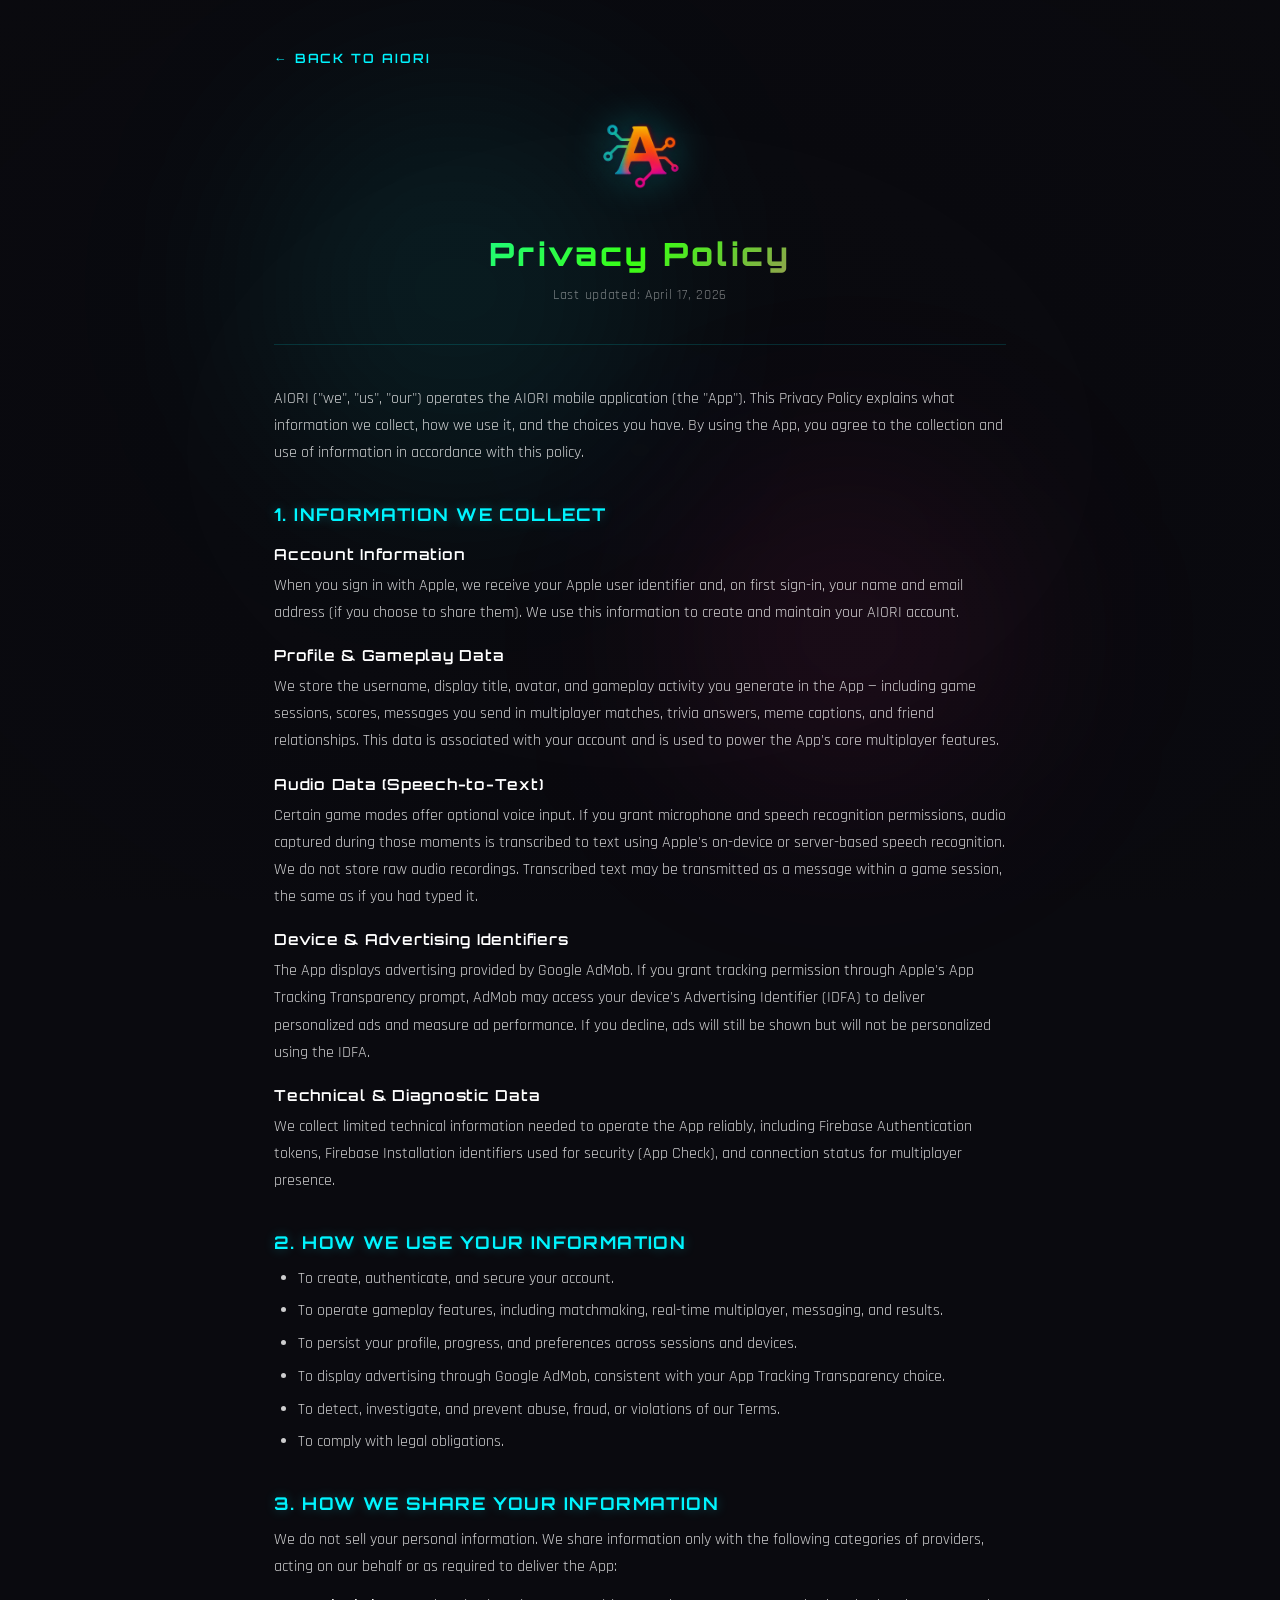
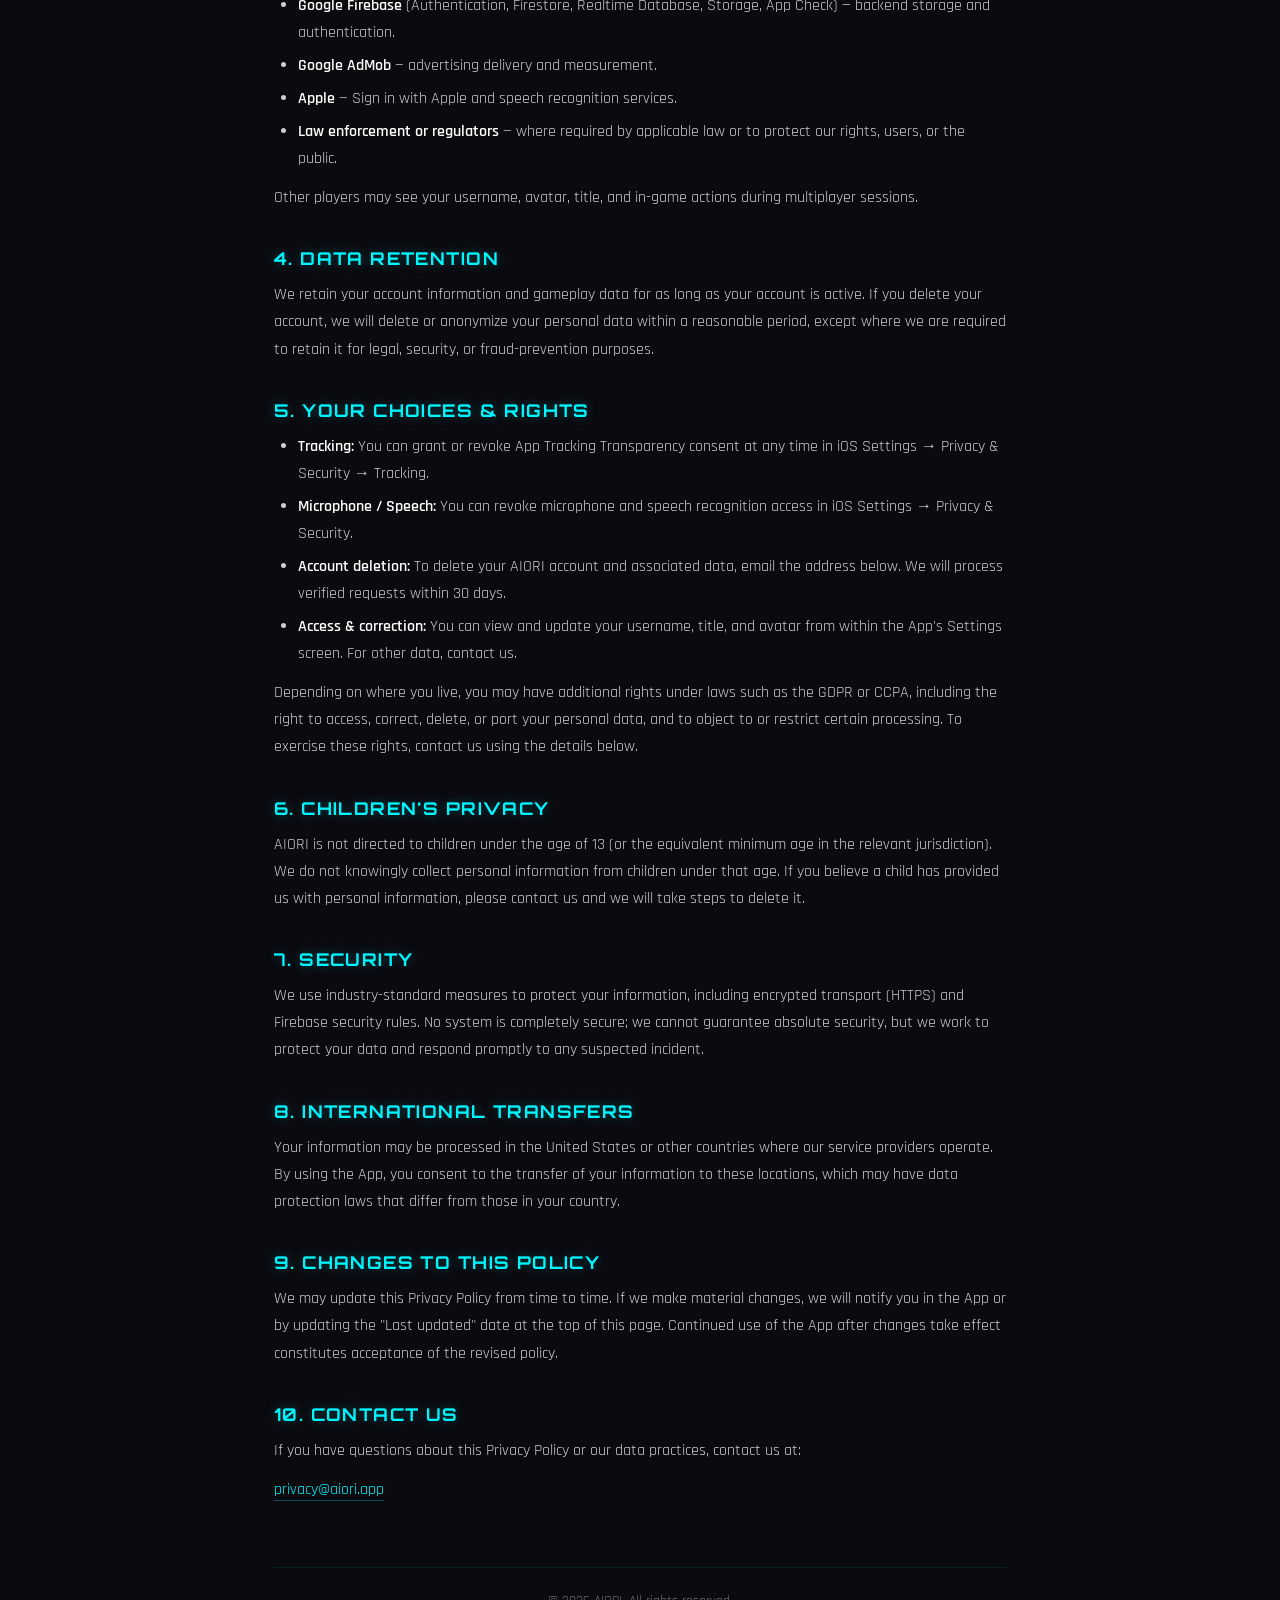
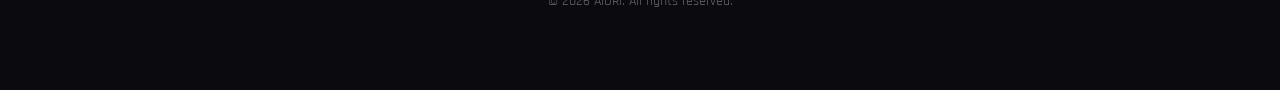
==== privacy.html @ 206ddbb9 "Added all necessary privacy stuff to the aiori site." ====
<!DOCTYPE html>
<html lang="en">
<head>
  <meta charset="UTF-8" />
  <meta name="viewport" content="width=device-width, initial-scale=1.0" />
  <title>AIORI | Privacy Policy</title>
  <link rel="icon" href="Resources/aiori-logo-v2.png" type="image/png">
  <link rel="preconnect" href="https://fonts.googleapis.com">
  <link rel="preconnect" href="https://fonts.gstatic.com" crossorigin>
  <link href="https://fonts.googleapis.com/css2?family=Orbitron:wght@400;500;600;700;800;900&family=Rajdhani:wght@300;400;500;600;700&display=swap" rel="stylesheet">
  <link rel="stylesheet" href="styles.css">
  <link rel="stylesheet" href="legal.css">
</head>
<body class="legal-body">
  <div class="bg-overlay"></div>
  <div class="glow glow-cyan"></div>
  <div class="glow glow-pink"></div>

  <main class="legal-container">
    <a href="index.html" class="legal-back">&larr; Back to AIORI</a>

    <header class="legal-header">
      <img src="Resources/aiori-logo-v2.png" alt="AIORI" class="legal-logo">
      <h1>Privacy Policy</h1>
      <p class="legal-meta">Last updated: April 17, 2026</p>
    </header>

    <section class="legal-section">
      <p>
        AIORI ("we", "us", "our") operates the AIORI mobile application
        (the "App"). This Privacy Policy explains what information we collect,
        how we use it, and the choices you have. By using the App, you agree
        to the collection and use of information in accordance with this
        policy.
      </p>
    </section>

    <section class="legal-section">
      <h2>1. Information We Collect</h2>

      <h3>Account Information</h3>
      <p>
        When you sign in with Apple, we receive your Apple user identifier and,
        on first sign-in, your name and email address (if you choose to share
        them). We use this information to create and maintain your AIORI
        account.
      </p>

      <h3>Profile &amp; Gameplay Data</h3>
      <p>
        We store the username, display title, avatar, and gameplay activity
        you generate in the App — including game sessions, scores, messages
        you send in multiplayer matches, trivia answers, meme captions, and
        friend relationships. This data is associated with your account and
        is used to power the App's core multiplayer features.
      </p>

      <h3>Audio Data (Speech-to-Text)</h3>
      <p>
        Certain game modes offer optional voice input. If you grant microphone
        and speech recognition permissions, audio captured during those moments
        is transcribed to text using Apple's on-device or server-based speech
        recognition. We do not store raw audio recordings. Transcribed text
        may be transmitted as a message within a game session, the same as if
        you had typed it.
      </p>

      <h3>Device &amp; Advertising Identifiers</h3>
      <p>
        The App displays advertising provided by Google AdMob. If you grant
        tracking permission through Apple's App Tracking Transparency prompt,
        AdMob may access your device's Advertising Identifier (IDFA) to deliver
        personalized ads and measure ad performance. If you decline, ads will
        still be shown but will not be personalized using the IDFA.
      </p>

      <h3>Technical &amp; Diagnostic Data</h3>
      <p>
        We collect limited technical information needed to operate the App
        reliably, including Firebase Authentication tokens, Firebase
        Installation identifiers used for security (App Check), and connection
        status for multiplayer presence.
      </p>
    </section>

    <section class="legal-section">
      <h2>2. How We Use Your Information</h2>
      <ul>
        <li>To create, authenticate, and secure your account.</li>
        <li>To operate gameplay features, including matchmaking, real-time multiplayer, messaging, and results.</li>
        <li>To persist your profile, progress, and preferences across sessions and devices.</li>
        <li>To display advertising through Google AdMob, consistent with your App Tracking Transparency choice.</li>
        <li>To detect, investigate, and prevent abuse, fraud, or violations of our Terms.</li>
        <li>To comply with legal obligations.</li>
      </ul>
    </section>

    <section class="legal-section">
      <h2>3. How We Share Your Information</h2>
      <p>We do not sell your personal information. We share information only with the following categories of providers, acting on our behalf or as required to deliver the App:</p>
      <ul>
        <li><strong>Google Firebase</strong> (Authentication, Firestore, Realtime Database, Storage, App Check) — backend storage and authentication.</li>
        <li><strong>Google AdMob</strong> — advertising delivery and measurement.</li>
        <li><strong>Apple</strong> — Sign in with Apple and speech recognition services.</li>
        <li><strong>Law enforcement or regulators</strong> — where required by applicable law or to protect our rights, users, or the public.</li>
      </ul>
      <p>Other players may see your username, avatar, title, and in-game actions during multiplayer sessions.</p>
    </section>

    <section class="legal-section">
      <h2>4. Data Retention</h2>
      <p>
        We retain your account information and gameplay data for as long as
        your account is active. If you delete your account, we will delete or
        anonymize your personal data within a reasonable period, except where
        we are required to retain it for legal, security, or fraud-prevention
        purposes.
      </p>
    </section>

    <section class="legal-section">
      <h2>5. Your Choices &amp; Rights</h2>
      <ul>
        <li><strong>Tracking:</strong> You can grant or revoke App Tracking Transparency consent at any time in iOS Settings &rarr; Privacy &amp; Security &rarr; Tracking.</li>
        <li><strong>Microphone / Speech:</strong> You can revoke microphone and speech recognition access in iOS Settings &rarr; Privacy &amp; Security.</li>
        <li><strong>Account deletion:</strong> To delete your AIORI account and associated data, email the address below. We will process verified requests within 30 days.</li>
        <li><strong>Access &amp; correction:</strong> You can view and update your username, title, and avatar from within the App's Settings screen. For other data, contact us.</li>
      </ul>
      <p>
        Depending on where you live, you may have additional rights under laws
        such as the GDPR or CCPA, including the right to access, correct,
        delete, or port your personal data, and to object to or restrict
        certain processing. To exercise these rights, contact us using the
        details below.
      </p>
    </section>

    <section class="legal-section">
      <h2>6. Children's Privacy</h2>
      <p>
        AIORI is not directed to children under the age of 13 (or the
        equivalent minimum age in the relevant jurisdiction). We do not
        knowingly collect personal information from children under that age.
        If you believe a child has provided us with personal information,
        please contact us and we will take steps to delete it.
      </p>
    </section>

    <section class="legal-section">
      <h2>7. Security</h2>
      <p>
        We use industry-standard measures to protect your information,
        including encrypted transport (HTTPS) and Firebase security rules. No
        system is completely secure; we cannot guarantee absolute security,
        but we work to protect your data and respond promptly to any
        suspected incident.
      </p>
    </section>

    <section class="legal-section">
      <h2>8. International Transfers</h2>
      <p>
        Your information may be processed in the United States or other
        countries where our service providers operate. By using the App, you
        consent to the transfer of your information to these locations, which
        may have data protection laws that differ from those in your country.
      </p>
    </section>

    <section class="legal-section">
      <h2>9. Changes to This Policy</h2>
      <p>
        We may update this Privacy Policy from time to time. If we make
        material changes, we will notify you in the App or by updating the
        "Last updated" date at the top of this page. Continued use of the App
        after changes take effect constitutes acceptance of the revised
        policy.
      </p>
    </section>

    <section class="legal-section">
      <h2>10. Contact Us</h2>
      <p>
        If you have questions about this Privacy Policy or our data practices,
        contact us at:
      </p>
      <p><a href="mailto:privacy@aiori.app" class="legal-link">privacy@aiori.app</a></p>
    </section>

    <footer class="legal-footer">
      <p>&copy; 2026 AIORI. All rights reserved.</p>
    </footer>
  </main>
</body>
</html>
---- styles.css ----
/* AIORI Cyberpunk Neon Theme */

:root {
  /* Neon Colors */
  --neon-pink: #FF2D92;
  --neon-cyan: #00F5FF;
  --neon-yellow: #FFE500;
  --neon-green: #39FF14;
  --neon-orange: #FF6B00;

  /* Background Colors */
  --void: #0A0A0F;
  --void-lighter: #0F0F18;

  /* Typography */
  --font-display: 'Orbitron', sans-serif;
  --font-body: 'Rajdhani', sans-serif;
}

* {
  margin: 0;
  padding: 0;
  box-sizing: border-box;
}

html, body {
  height: 100%;
  overflow: hidden;
}

body {
  font-family: var(--font-body);
  background-color: var(--void);
  color: #ffffff;
}

/* Background Images */
.bg-left {
  position: fixed;
  top: 0;
  left: 0;
  width: 50%;
  height: 100%;
  background-image: url('Resources/left-bg.png');
  background-size: cover;
  background-position: top center;
  z-index: 0;
}

.bg-right {
  position: fixed;
  top: 0;
  right: 0;
  width: 50%;
  height: 100%;
  background-image: url('Resources/right-bg.png');
  background-size: cover;
  background-position: top center;
  z-index: 0;
}

.bg-overlay {
  position: fixed;
  inset: 0;
  background: radial-gradient(ellipse at center, rgba(10, 10, 15, 0.7) 0%, rgba(10, 10, 15, 0.9) 100%);
  z-index: 1;
}

/* Ambient Glow Effects */
.glow {
  position: fixed;
  border-radius: 50%;
  filter: blur(100px);
  pointer-events: none;
  z-index: 2;
}

.glow-cyan {
  top: 10%;
  left: 20%;
  width: 400px;
  height: 400px;
  background: rgba(0, 245, 255, 0.08);
}

.glow-pink {
  bottom: 10%;
  right: 20%;
  width: 350px;
  height: 350px;
  background: rgba(255, 45, 146, 0.08);
}

/* Circuit Decoration Lines */
.circuit-line {
  position: fixed;
  height: 1px;
  pointer-events: none;
  z-index: 3;
}

.line-1 {
  top: 20%;
  left: 0;
  width: 120px;
  background: linear-gradient(90deg, transparent, var(--neon-cyan), transparent);
  opacity: 0.5;
}

.line-2 {
  top: 35%;
  right: 0;
  width: 180px;
  background: linear-gradient(90deg, transparent, var(--neon-pink), transparent);
  opacity: 0.4;
}

.line-3 {
  bottom: 30%;
  left: 5%;
  width: 100px;
  background: linear-gradient(90deg, transparent, var(--neon-green), transparent);
  opacity: 0.3;
}

.line-4 {
  top: 60%;
  right: 0;
  width: 140px;
  background: linear-gradient(90deg, transparent, var(--neon-cyan), transparent);
  opacity: 0.4;
}

.line-5 {
  bottom: 15%;
  right: 10%;
  width: 80px;
  background: linear-gradient(90deg, transparent, var(--neon-pink), transparent);
  opacity: 0.3;
}

.line-6 {
  top: 80%;
  left: 0;
  width: 160px;
  background: linear-gradient(90deg, transparent, var(--neon-cyan), transparent);
  opacity: 0.35;
}

/* Main Container */
.container {
  position: relative;
  z-index: 10;
  display: flex;
  flex-direction: column;
  align-items: center;
  justify-content: center;
  min-height: 100vh;
  padding: 2rem;
}

/* Logo */
.logo-wrapper {
  margin-bottom: 2rem;
  animation: float 6s ease-in-out infinite;
}

.logo {
  width: 180px;
  height: auto;
  filter: drop-shadow(0 0 30px rgba(0, 245, 255, 0.4));
  animation: glow-pulse 3s ease-in-out infinite;
}

/* Subheader */
.subheader {
  font-family: var(--font-display);
  font-size: 1.5rem;
  font-weight: 700;
  letter-spacing: 0.1em;
  text-align: center;
  margin-bottom: 2rem;
  color: #ffffff;
}

.subheader span {
  display: block;
  background: linear-gradient(135deg, #00F5FF 0%, #39FF14 25%, #FFE500 50%, #FF6B00 75%, #FF2D92 100%);
  -webkit-background-clip: text;
  -webkit-text-fill-color: transparent;
  background-clip: text;
}

/* Form Card */
.form-card {
  background: linear-gradient(135deg, rgba(26, 26, 46, 0.4) 0%, rgba(10, 10, 15, 0.6) 100%);
  border: 1px solid rgba(0, 245, 255, 0.2);
  border-radius: 16px;
  padding: 2.5rem;
  width: 100%;
  max-width: 420px;
  backdrop-filter: blur(20px);
  position: relative;
  overflow: hidden;
  box-shadow: 0 0 60px rgba(0, 245, 255, 0.15), 0 0 100px rgba(0, 245, 255, 0.1);
}

.form-card::before {
  content: '';
  position: absolute;
  top: 0;
  left: 0;
  right: 0;
  height: 1px;
  background: linear-gradient(90deg, transparent, var(--neon-cyan), transparent);
  opacity: 0.5;
}

.form-card h2 {
  font-family: var(--font-display);
  font-size: 1.5rem;
  font-weight: 700;
  text-align: center;
  margin-bottom: 0.5rem;
  letter-spacing: 0.05em;
  background: linear-gradient(135deg, #00F5FF 0%, #39FF14 50%, #FF2D92 100%);
  -webkit-background-clip: text;
  -webkit-text-fill-color: transparent;
  background-clip: text;
}

.subtitle {
  font-family: var(--font-body);
  font-size: 1rem;
  color: rgba(255, 255, 255, 0.5);
  text-align: center;
  margin-bottom: 2rem;
}

/* Form Styles */
form {
  display: flex;
  flex-direction: column;
  gap: 1rem;
}

.input-group {
  position: relative;
}

.input-neon {
  width: 100%;
  background: rgba(10, 10, 15, 0.8);
  border: 1px solid rgba(0, 245, 255, 0.3);
  border-radius: 8px;
  padding: 1rem 1.25rem;
  font-family: var(--font-body);
  font-size: 1rem;
  font-weight: 500;
  color: #ffffff;
  transition: all 0.3s ease;
  outline: none;
}

.input-neon::placeholder {
  color: rgba(255, 255, 255, 0.4);
  font-weight: 400;
}

.input-neon:focus {
  border-color: var(--neon-cyan);
  box-shadow: 0 0 0 2px rgba(0, 245, 255, 0.1), 0 0 20px rgba(0, 245, 255, 0.15);
}

.input-neon:hover:not(:focus) {
  border-color: rgba(0, 245, 255, 0.5);
}

/* Neon Button */
.btn-neon {
  --btn-color: var(--neon-cyan);
  position: relative;
  width: 100%;
  padding: 1rem 2rem;
  margin-top: 0.5rem;
  font-family: var(--font-display);
  font-size: 0.9rem;
  font-weight: 600;
  text-transform: uppercase;
  letter-spacing: 0.15em;
  color: var(--neon-cyan);
  background: transparent;
  border: none;
  cursor: pointer;
  transition: all 0.3s ease;
  text-shadow: 0 0 10px rgba(0, 245, 255, 0.5);
}

.btn-neon::before,
.btn-neon::after {
  content: '';
  position: absolute;
  width: 12px;
  height: 12px;
  transition: all 0.3s ease;
}

.btn-neon::before {
  top: 0;
  left: 0;
  border-top: 2px solid var(--btn-color);
  border-left: 2px solid var(--btn-color);
}

.btn-neon::after {
  bottom: 0;
  right: 0;
  border-bottom: 2px solid var(--btn-color);
  border-right: 2px solid var(--btn-color);
}

.btn-corners::before,
.btn-corners::after {
  content: '';
  position: absolute;
  width: 12px;
  height: 12px;
  transition: all 0.3s ease;
}

.btn-corners::before {
  top: 0;
  right: 0;
  border-top: 2px solid var(--btn-color);
  border-right: 2px solid var(--btn-color);
}

.btn-corners::after {
  bottom: 0;
  left: 0;
  border-bottom: 2px solid var(--btn-color);
  border-left: 2px solid var(--btn-color);
}

.btn-neon:hover {
  background: rgba(0, 245, 255, 0.1);
  filter: drop-shadow(0 0 15px var(--neon-cyan));
}

.btn-neon:hover::before,
.btn-neon:hover::after,
.btn-neon:hover .btn-corners::before,
.btn-neon:hover .btn-corners::after {
  width: 16px;
  height: 16px;
}

.btn-neon:active {
  transform: scale(0.98);
}

/* Node Decoration */
.node-decoration {
  display: flex;
  align-items: center;
  justify-content: center;
  gap: 8px;
  margin-top: 2rem;
}

.node-dot {
  width: 8px;
  height: 8px;
  border-radius: 50%;
  background: var(--neon-cyan);
  box-shadow: 0 0 10px var(--neon-cyan);
  animation: pulse-neon 2s ease-in-out infinite;
}

.node-dot:nth-child(3) {
  animation-delay: 0.5s;
}

.node-line {
  width: 40px;
  height: 1px;
  background: linear-gradient(90deg, var(--neon-cyan), transparent);
}

.node-line.short {
  width: 25px;
  background: linear-gradient(90deg, rgba(0, 245, 255, 0.5), transparent);
}

.node-ring {
  width: 8px;
  height: 8px;
  border-radius: 50%;
  border: 1px solid rgba(0, 245, 255, 0.5);
}

/* Success Message */
.success-icon {
  width: 80px;
  height: 80px;
  margin: 0 auto 1.5rem;
  border-radius: 50%;
  background: rgba(57, 255, 20, 0.1);
  border: 2px solid var(--neon-green);
  display: flex;
  align-items: center;
  justify-content: center;
  box-shadow: 0 0 30px rgba(57, 255, 20, 0.3);
  animation: success-pulse 2s ease-in-out infinite;
}

.success-icon svg {
  width: 40px;
  height: 40px;
  color: var(--neon-green);
  filter: drop-shadow(0 0 10px var(--neon-green));
}

#success-message h2 {
  background: linear-gradient(135deg, #39FF14 0%, #00F5FF 100%);
  -webkit-background-clip: text;
  -webkit-text-fill-color: transparent;
  background-clip: text;
}

/* Hidden State */
.hidden {
  display: none !important;
}

/* Animations */
@keyframes float {
  0%, 100% {
    transform: translateY(0);
  }
  50% {
    transform: translateY(-10px);
  }
}

@keyframes glow-pulse {
  0%, 100% {
    filter: drop-shadow(0 0 20px rgba(0, 245, 255, 0.4));
  }
  50% {
    filter: drop-shadow(0 0 40px rgba(0, 245, 255, 0.7));
  }
}

@keyframes pulse-neon {
  0%, 100% {
    opacity: 1;
    transform: scale(1);
  }
  50% {
    opacity: 0.6;
    transform: scale(0.9);
  }
}

@keyframes success-pulse {
  0%, 100% {
    box-shadow: 0 0 20px rgba(57, 255, 20, 0.3);
  }
  50% {
    box-shadow: 0 0 40px rgba(57, 255, 20, 0.5);
  }
}

/* Selection */
::selection {
  background: rgba(0, 245, 255, 0.3);
  color: #ffffff;
}

/* Responsive */
@media (max-width: 768px) {
  .bg-left {
    display: none;
  }

  .bg-right {
    width: 100%;
  }

  .logo {
    width: 140px;
  }

  .form-card {
    padding: 2rem 1.5rem;
    margin: 0 1rem;
  }

  .form-card h2 {
    font-size: 1.25rem;
  }

  .glow-cyan, .glow-pink {
    width: 250px;
    height: 250px;
  }

  .circuit-line {
    display: none;
  }
}

@media (max-width: 480px) {
  .container {
    padding: 1rem;
  }

  .logo {
    width: 120px;
  }

  .form-card {
    padding: 1.5rem 1.25rem;
  }

  .btn-neon {
    padding: 0.875rem 1.5rem;
    font-size: 0.8rem;
  }
}
---- legal.css ----
/* AIORI Legal Pages (Privacy, Terms) */

html, body.legal-body {
  height: auto;
  overflow: auto;
}

body.legal-body {
  min-height: 100vh;
  background-color: var(--void);
  color: rgba(255, 255, 255, 0.85);
  font-family: var(--font-body);
}

.legal-container {
  position: relative;
  z-index: 10;
  max-width: 780px;
  margin: 0 auto;
  padding: 3rem 1.5rem 5rem;
}

.legal-back {
  display: inline-block;
  margin-bottom: 2rem;
  font-family: var(--font-display);
  font-size: 0.8rem;
  font-weight: 600;
  letter-spacing: 0.15em;
  text-transform: uppercase;
  color: var(--neon-cyan);
  text-decoration: none;
  transition: text-shadow 0.2s ease;
}

.legal-back:hover {
  text-shadow: 0 0 12px var(--neon-cyan);
}

.legal-header {
  text-align: center;
  padding-bottom: 2.5rem;
  margin-bottom: 2.5rem;
  border-bottom: 1px solid rgba(0, 245, 255, 0.15);
}

.legal-logo {
  width: 110px;
  height: auto;
  margin-bottom: 1.25rem;
  filter: drop-shadow(0 0 20px rgba(0, 245, 255, 0.3));
}

.legal-header h1 {
  font-family: var(--font-display);
  font-size: 2rem;
  font-weight: 800;
  letter-spacing: 0.1em;
  background: linear-gradient(135deg, #00F5FF 0%, #39FF14 50%, #FF2D92 100%);
  -webkit-background-clip: text;
  -webkit-text-fill-color: transparent;
  background-clip: text;
}

.legal-meta {
  margin-top: 0.75rem;
  font-size: 0.9rem;
  color: rgba(255, 255, 255, 0.45);
  letter-spacing: 0.05em;
}

.legal-section {
  margin-bottom: 2.25rem;
}

.legal-section h2 {
  font-family: var(--font-display);
  font-size: 1.1rem;
  font-weight: 700;
  letter-spacing: 0.08em;
  text-transform: uppercase;
  color: var(--neon-cyan);
  margin-bottom: 0.75rem;
  text-shadow: 0 0 12px rgba(0, 245, 255, 0.3);
}

.legal-section h3 {
  font-family: var(--font-display);
  font-size: 0.95rem;
  font-weight: 600;
  letter-spacing: 0.05em;
  color: #ffffff;
  margin-top: 1.25rem;
  margin-bottom: 0.5rem;
}

.legal-section p,
.legal-section li {
  font-size: 1rem;
  line-height: 1.7;
  color: rgba(255, 255, 255, 0.8);
  margin-bottom: 0.75rem;
}

.legal-section ul {
  padding-left: 1.5rem;
  margin-bottom: 0.75rem;
}

.legal-section li {
  margin-bottom: 0.35rem;
}

.legal-section strong {
  color: #ffffff;
  font-weight: 600;
}

.legal-link,
.legal-section a {
  color: var(--neon-cyan);
  text-decoration: none;
  border-bottom: 1px solid rgba(0, 245, 255, 0.3);
  transition: border-color 0.2s ease, text-shadow 0.2s ease;
}

.legal-link:hover,
.legal-section a:hover {
  border-bottom-color: var(--neon-cyan);
  text-shadow: 0 0 8px rgba(0, 245, 255, 0.5);
}

.legal-footer {
  margin-top: 4rem;
  padding-top: 1.5rem;
  border-top: 1px solid rgba(0, 245, 255, 0.1);
  text-align: center;
  font-size: 0.85rem;
  color: rgba(255, 255, 255, 0.4);
}

@media (max-width: 640px) {
  .legal-container {
    padding: 2rem 1.25rem 4rem;
  }

  .legal-header h1 {
    font-size: 1.6rem;
  }

  .legal-section h2 {
    font-size: 1rem;
  }
}
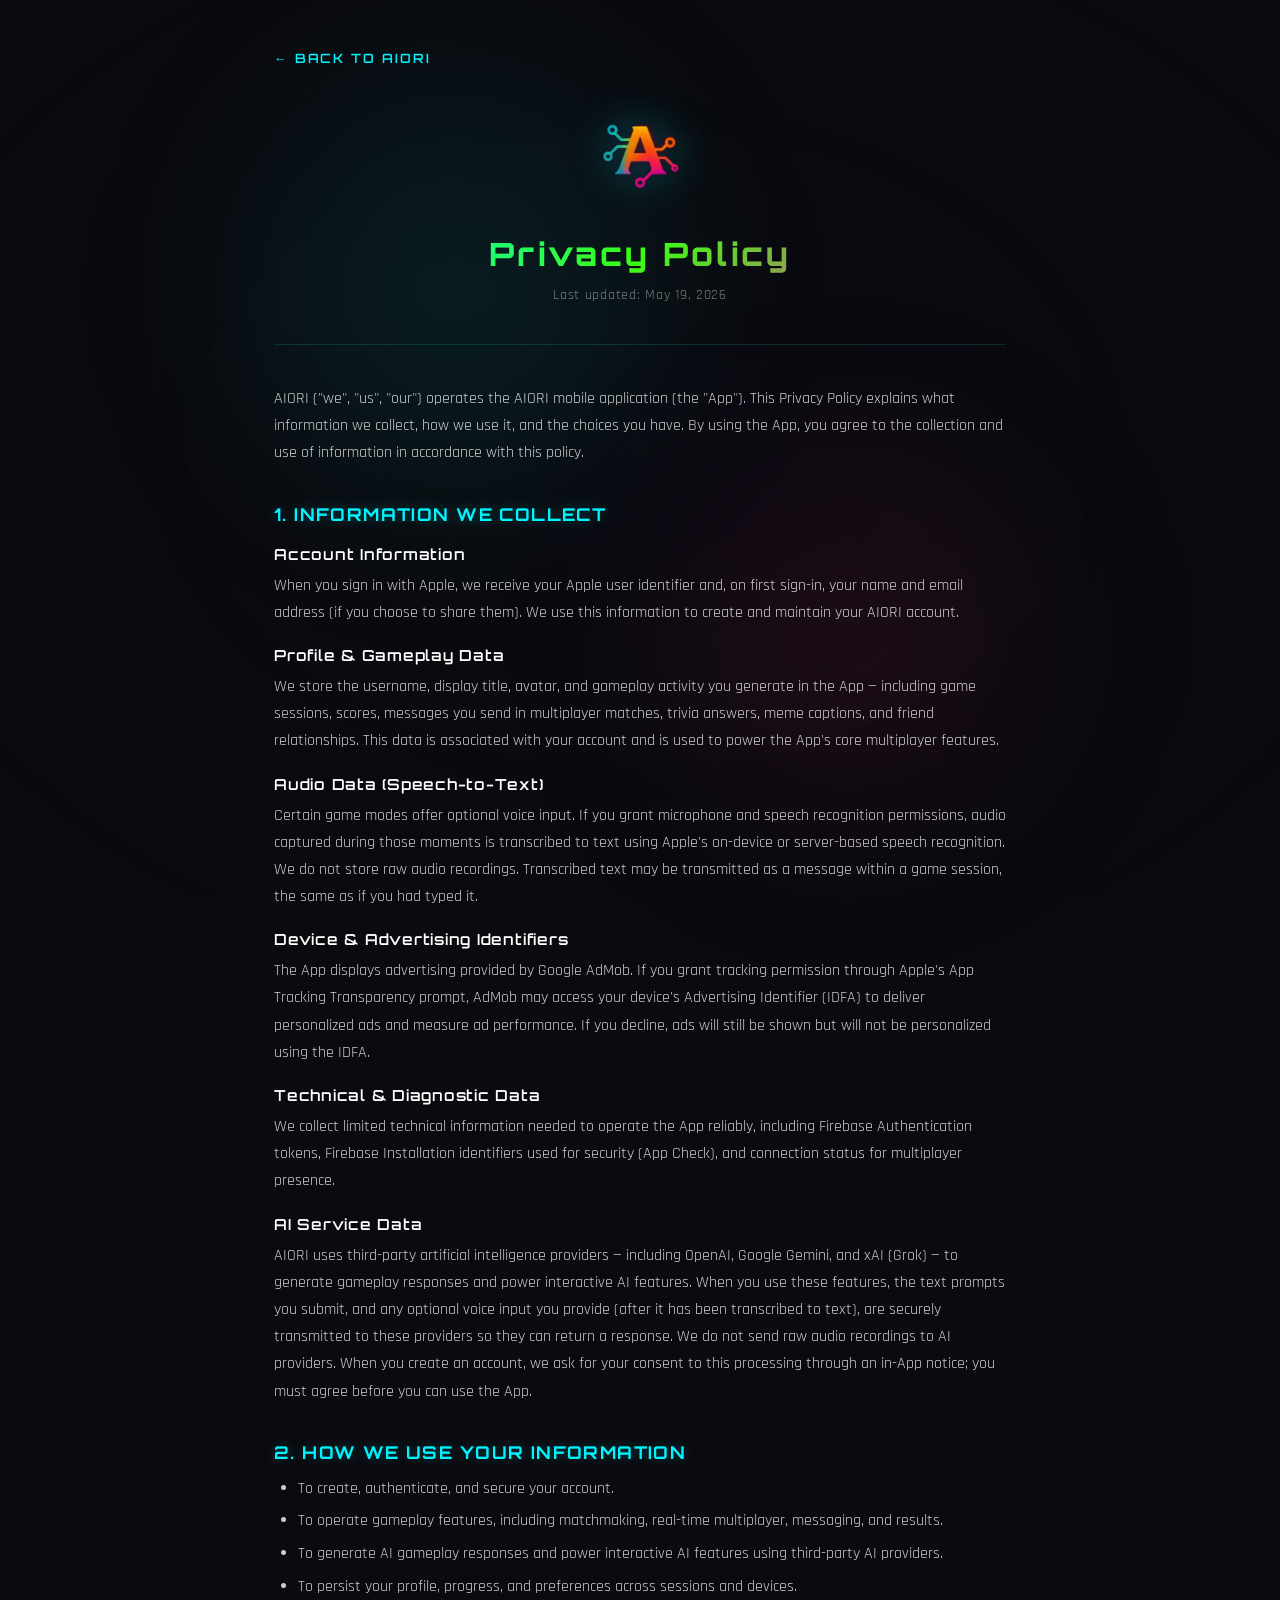
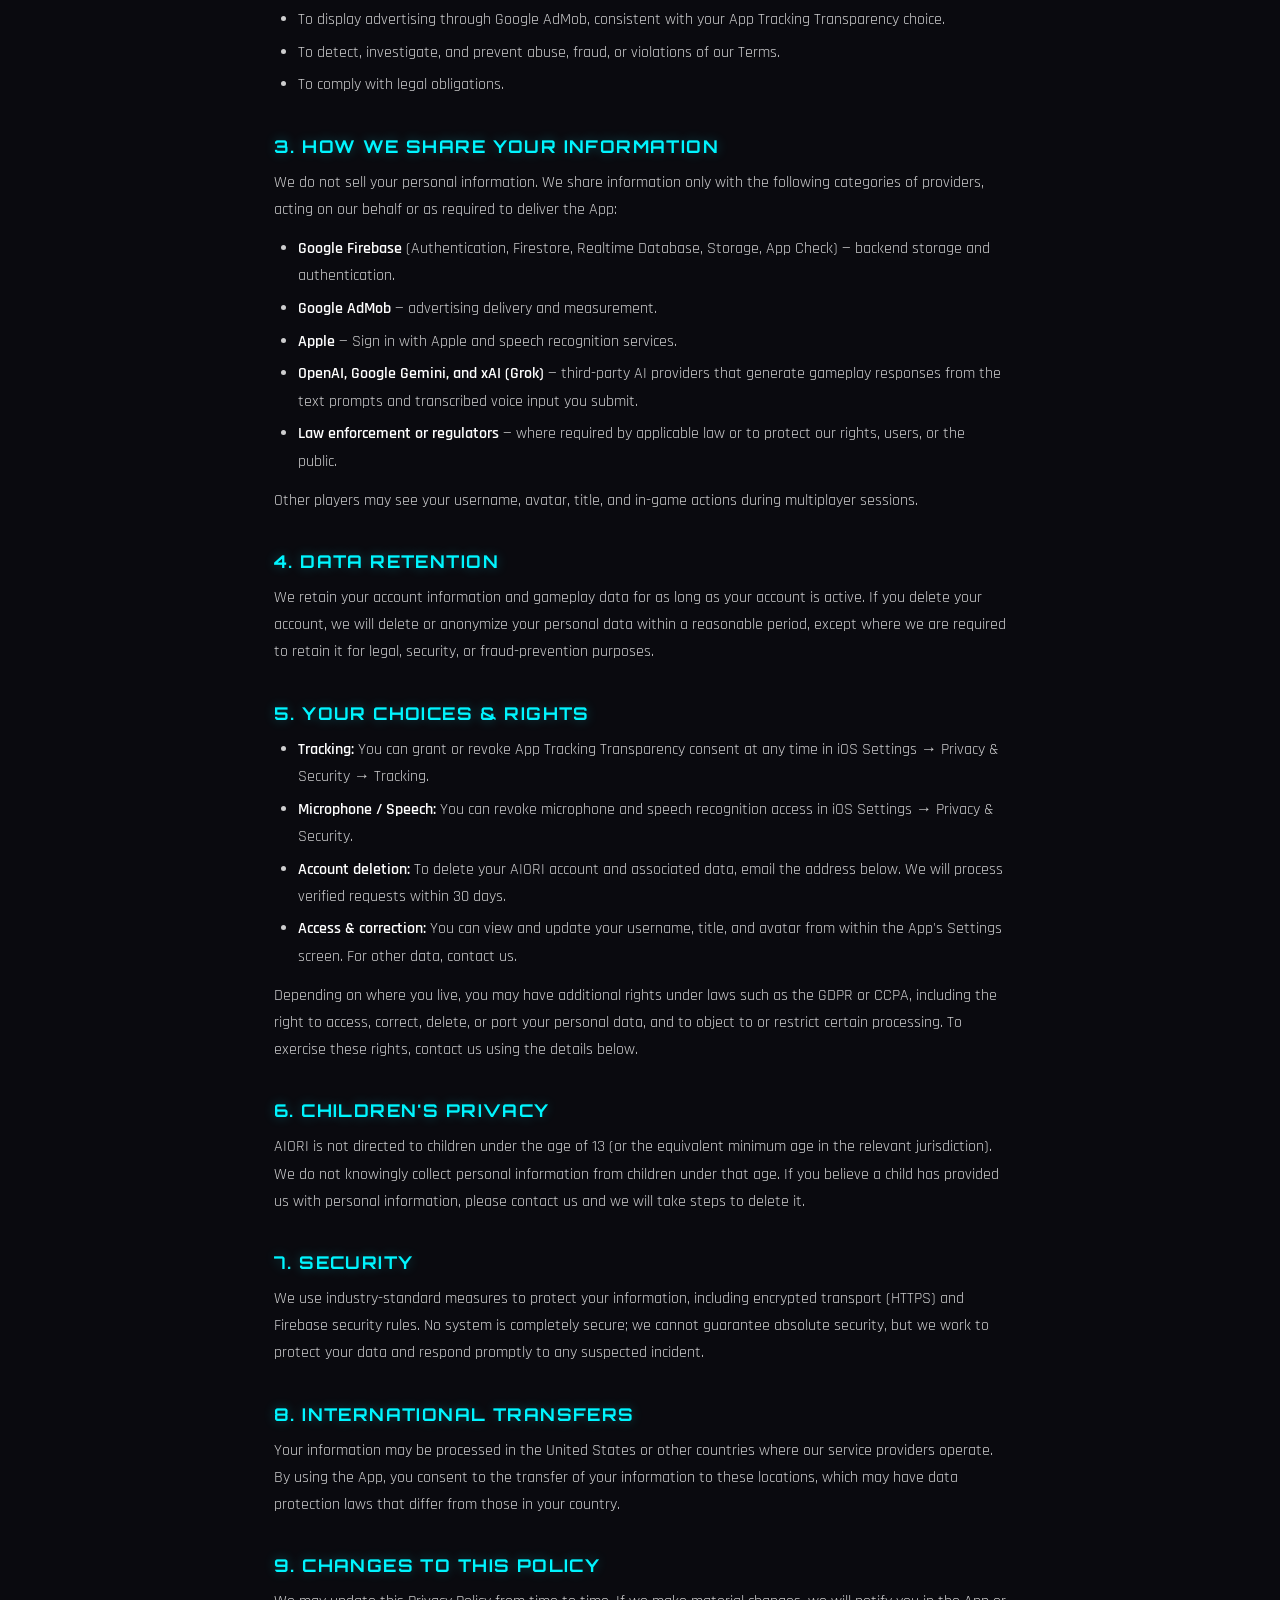
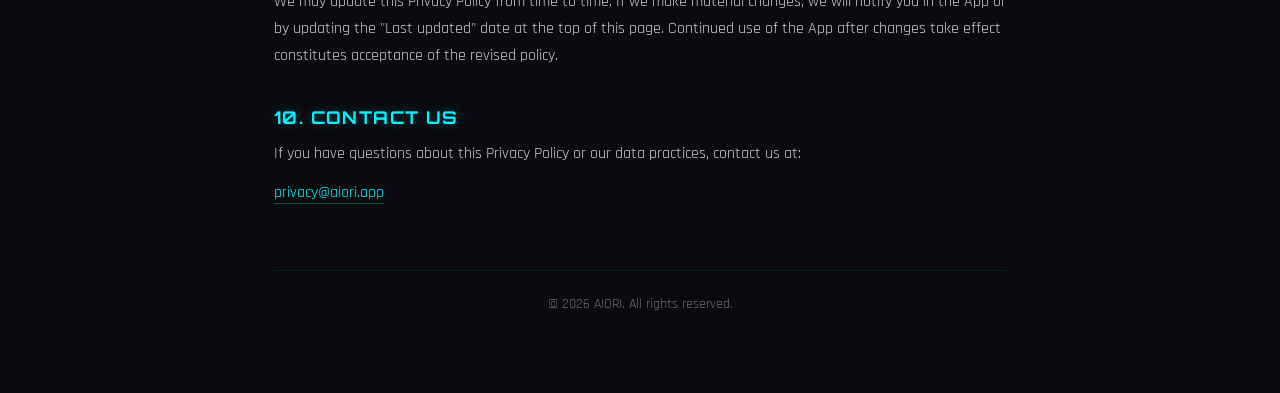
==== commit 5b5d546b: "Updated the privacy policy for AI consent." ====
--- a/privacy.html
+++ b/privacy.html
@@ -22,7 +22,7 @@
     <header class="legal-header">
       <img src="Resources/aiori-logo-v2.png" alt="AIORI" class="legal-logo">
       <h1>Privacy Policy</h1>
-      <p class="legal-meta">Last updated: April 17, 2026</p>
+      <p class="legal-meta">Last updated: May 19, 2026</p>
     </header>
 
     <section class="legal-section">
@@ -81,6 +81,19 @@
         Installation identifiers used for security (App Check), and connection
         status for multiplayer presence.
       </p>
+
+      <h3>AI Service Data</h3>
+      <p>
+        AIORI uses third-party artificial intelligence providers — including
+        OpenAI, Google Gemini, and xAI (Grok) — to generate gameplay
+        responses and power interactive AI features. When you use these
+        features, the text prompts you submit, and any optional voice input
+        you provide (after it has been transcribed to text), are securely
+        transmitted to these providers so they can return a response. We do
+        not send raw audio recordings to AI providers. When you create an
+        account, we ask for your consent to this processing through an in-App
+        notice; you must agree before you can use the App.
+      </p>
     </section>
 
     <section class="legal-section">
@@ -88,6 +101,7 @@
       <ul>
         <li>To create, authenticate, and secure your account.</li>
         <li>To operate gameplay features, including matchmaking, real-time multiplayer, messaging, and results.</li>
+        <li>To generate AI gameplay responses and power interactive AI features using third-party AI providers.</li>
         <li>To persist your profile, progress, and preferences across sessions and devices.</li>
         <li>To display advertising through Google AdMob, consistent with your App Tracking Transparency choice.</li>
         <li>To detect, investigate, and prevent abuse, fraud, or violations of our Terms.</li>
@@ -102,6 +116,7 @@
         <li><strong>Google Firebase</strong> (Authentication, Firestore, Realtime Database, Storage, App Check) — backend storage and authentication.</li>
         <li><strong>Google AdMob</strong> — advertising delivery and measurement.</li>
         <li><strong>Apple</strong> — Sign in with Apple and speech recognition services.</li>
+        <li><strong>OpenAI, Google Gemini, and xAI (Grok)</strong> — third-party AI providers that generate gameplay responses from the text prompts and transcribed voice input you submit.</li>
         <li><strong>Law enforcement or regulators</strong> — where required by applicable law or to protect our rights, users, or the public.</li>
       </ul>
       <p>Other players may see your username, avatar, title, and in-game actions during multiplayer sessions.</p>
